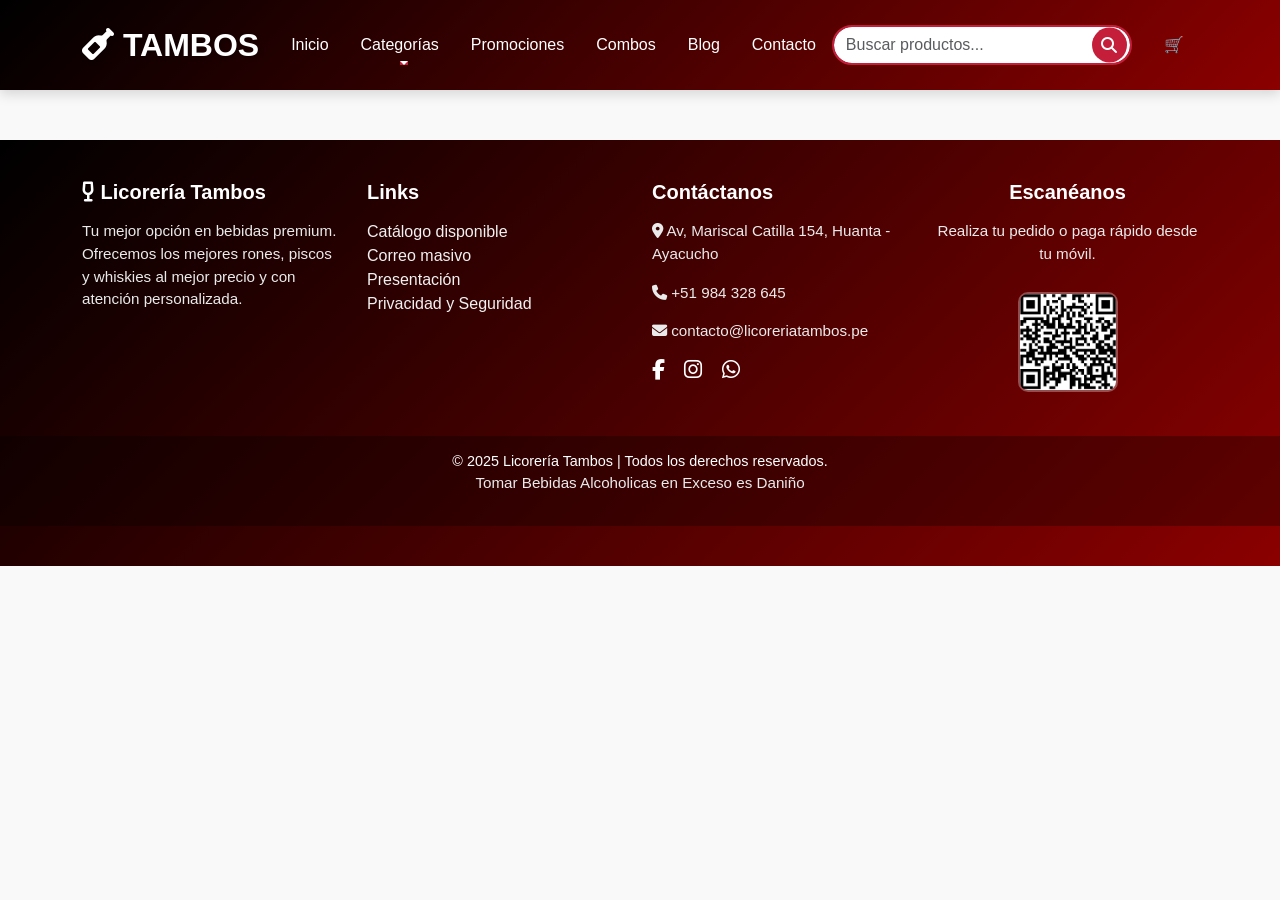
==== blog.html @ c432207e "." ====
<!DOCTYPE html>
<html lang="en">

<head>
  <meta charset="UTF-8">
  <meta name="viewport" content="width=device-width, initial-scale=1.0">
  <title>Blog</title>
  <link href="https://cdn.jsdelivr.net/npm/bootstrap@5.3.3/dist/css/bootstrap.min.css" rel="stylesheet">
  <link rel="stylesheet" href="https://cdnjs.cloudflare.com/ajax/libs/font-awesome/6.4.0/css/all.min.css">
  <link rel="stylesheet" href="styles.css">
</head>

<body>

  <!-- Navbar -->
  <nav class="navbar navbar-expand-lg navbar-dark sticky-top">
    <div class="container">
      <a class="navbar-brand" href="#">
        <i class="fas fa-wine-bottle"></i> TAMBOS
      </a>
      <button class="navbar-toggler" type="button" data-bs-toggle="collapse" data-bs-target="#navbarNav">
        <span class="navbar-toggler-icon"></span>
      </button>
      <div class="collapse navbar-collapse" id="navbarNav">
        <ul class="navbar-nav ms-auto align-items-center">
          <li class="nav-item"><a class="nav-link" href="index.html">Inicio</a></li>

          <!-- Dropdown Categorías -->
          <li class="nav-item dropdown">
            <a class="nav-link dropdown-toggle" href="#" id="categoriasDropdown" role="button" data-bs-toggle="dropdown"
              aria-expanded="false">
              Categorías
            </a>
            <ul class="dropdown-menu" aria-labelledby="categoriasDropdown">
              <li><a class="dropdown-item" href="ron.html">Ron</a></li>
              <li><a class="dropdown-item" href="pisco.html">Pisco</a></li>
              <li><a class="dropdown-item" href="whisky.html">Whisky</a></li>
            </ul>
          </li>

          <li class="nav-item"><a class="nav-link" href="promociones.html">Promociones</a></li>
          <li class="nav-item"><a class="nav-link" href="combos.html">Combos</a></li>
          <li class="nav-item"><a class="nav-link" href="blog.html">Blog</a></li>
          <li class="nav-item"><a class="nav-link" href="contacto.html">Contacto</a></li>

          <li class="nav-item">
            <div class="search-box d-none d-lg-block">
              <input type="text" class="form-control" placeholder="Buscar productos...">
              <button><i class="fas fa-search"></i></button>
            </div>
          </li>

          <li class="nav-item ms-3">
            <div class="cart-icon ">

              <a class="nav-link" href="carrito.html">🛒 <span id="contadorCarrito" class="badge bg-danger"></span></a>
            </div>
          </li>
        </ul>
      </div>
    </div>
  </nav>

  <footer>
    <div class="container">
      <div class="row text-center text-md-start">

        <!-- 🏪 Apartado 1: Información -->
        <div class="col-md-3 mb-4">
          <h5><i class="fas fa-wine-glass-alt"></i> Licorería Tambos</h5>
          <p>Tu mejor opción en bebidas premium. Ofrecemos los mejores rones, piscos y whiskies al mejor precio y con
            atención personalizada.</p>
        </div>

        <!-- 🔗 Apartado 2: Enlaces -->
        <div class="col-md-3 mb-4">
          <h5>Links</h5>
          <ul class="list-unstyled">
            <li><a href="https://heyzine.com/flip-book/011daf7652.html">Catálogo disponible</a></li>
            <li><a href="https://dashboard.mailerlite.com/preview/1856801/emails/169069249404339219">Correo masivo</a>
            </li>
            <li><a href="#">Presentación</a></li>
            <li><a href="#">Privacidad y Seguridad</a></li>
          </ul>
        </div>

        <!-- 📞 Apartado 3: Contacto -->
        <div class="col-md-3 mb-4">
          <h5>Contáctanos</h5>
          <p><i class="fas fa-map-marker-alt"></i> Av, Mariscal Catilla 154, Huanta - Ayacucho</p>
          <p><i class="fas fa-phone"></i> +51 984 328 645</p>
          <p><i class="fas fa-envelope"></i> contacto@licoreriatambos.pe</p>
          <div class="social-icons mt-3">
            <a href="https://www.facebook.com/licoreriatambos" target="_blank" aria-label="Facebook">
              <i class="fab fa-facebook-f"></i>
            </a>
            <a href="https://www.instagram.com/licoreriatambos" target="_blank" aria-label="Instagram">
              <i class="fab fa-instagram"></i>
            </a>
            <a href="https://wa.me/51999888777" target="_blank" aria-label="WhatsApp">
              <i class="fab fa-whatsapp"></i>
            </a>
          </div>
        </div>

        <!-- 🧾 Apartado 4: QR -->
        <div class="col-md-3 mb-4 text-center">
          <h5>Escanéanos</h5>
          <p>Realiza tu pedido o paga rápido desde tu móvil.</p>
          <img src="img/qr.jpg" alt="QR Tambos" class="qr-footer">
        </div>

      </div>
    </div>

    <div class="footer-bottom">
      &copy; 2025 Licorería Tambos | Todos los derechos reservados.
      <p>Tomar Bebidas Alcoholicas en Exceso es Daniño</p>
    </div>
  </footer>


</body>
<script src="https://cdn.jsdelivr.net/npm/bootstrap@5.3.3/dist/js/bootstrap.bundle.min.js"></script>

</html>
---- styles.css ----
:root {
      --color-primary: #8B0000;
      --color-secondary: #000000;
      --color-accent: #C41E3A;
      --color-light: #FFFFFF;
    }

    body {
      font-family: 'Segoe UI', Tahoma, Geneva, Verdana, sans-serif;
      color: var(--color-secondary);
      background-color: #f9f9f9;
    }

    /* Navbar */
    .navbar {
      background: linear-gradient(135deg, var(--color-secondary) 0%, var(--color-primary) 100%);
      box-shadow: 0 4px 12px rgba(0,0,0,0.15);
      padding: 1rem 0;
    }

    .navbar-brand {
      font-size: 2rem;
      font-weight: bold;
      color: var(--color-light) !important;
      text-shadow: 2px 2px 4px rgba(0,0,0,0.3);
      transition: transform 0.3s;
    }

    .navbar-brand:hover {
      transform: scale(1.05);
    }

    .nav-link {
      color: var(--color-light) !important;
      font-weight: 500;
      margin: 0 0.5rem;
      position: relative;
      transition: all 0.3s;
    }

    .nav-link:after {
      content: '';
      position: absolute;
      bottom: 0;
      left: 50%;
      width: 0;
      height: 2px;
      background: var(--color-accent);
      transition: all 0.3s;
      transform: translateX(-50%);
    }

    .nav-link:hover:after {
      width: 80%;
    }

    .dropdown-menu {
      background-color: var(--color-secondary);
      border: none;
      box-shadow: 0 4px 10px rgba(0,0,0,0.3);
    }

    .dropdown-item {
      color: var(--color-light);
      transition: background 0.3s;
    }

    .dropdown-item:hover {
      background-color: var(--color-accent);
      color: #fff;
    }

    .search-box {
      position: relative;
      width: 300px;
    }

    .search-box input {
      border-radius: 25px;
      padding-right: 45px;
      border: 2px solid var(--color-accent);
    }

    .search-box button {
      position: absolute;
      right: 5px;
      top: 50%;
      transform: translateY(-50%);
      background: var(--color-accent);
      border: none;
      border-radius: 50%;
      width: 35px;
      height: 35px;
      color: white;
    }

    /* Footer general */
footer {
  background: linear-gradient(135deg, var(--color-secondary) 0%, var(--color-primary) 100%);
  color: var(--color-light);
  padding: 40px 0;
  margin-top: 50px;
}

footer h5 {
  font-weight: bold;
  margin-bottom: 1rem;
}

footer p {
  color: #eaeaea;
  font-size: 0.95rem;
}

footer a {
  color: #f1f1f1;
  text-decoration: none;
  transition: color 0.3s;
}

footer a:hover {
  color: var(--color-accent);
}

/* Íconos redes */
.social-icons i {
  font-size: 1.3rem;
  margin-right: 15px;
  color: #fff;
  transition: color 0.3s, transform 0.3s;
  cursor: pointer;
}

.social-icons i:hover {
  color: var(--color-accent);
  transform: scale(1.2);
}

/* QR apartado */
.qr-footer {
  width: 100px;
  height: 100px;
  border-radius: 10px;
  border: 2px solid rgba(255,255,255,0.3);
  margin-top: 10px;
  transition: transform 0.3s ease, border-color 0.3s ease;
}

.qr-footer:hover {
  transform: scale(1.05);
  border-color: var(--color-accent);
}

/* Línea inferior */
.footer-bottom {
  background-color: rgba(0,0,0,0.3);
  text-align: center;
  padding: 15px 0;
  font-size: 0.9rem;
  margin-top: 20px;
}

/*Combos*/

    /* Hero Banner Combos */
    .combos-hero {
      background: linear-gradient(135deg, #8B0000 0%, #000000 50%, #8B0000 100%);
      color: white;
      padding: 80px 0;
      position: relative;
      overflow: hidden;
      margin-bottom: 60px;
    }

    .combos-hero::before {
      content: '🎉🍾🎁';
      position: absolute;
      font-size: 15rem;
      opacity: 0.05;
      top: -50px;
      right: -50px;
      animation: float 6s ease-in-out infinite;
    }

    @keyframes float {
      0%, 100% { transform: translateY(0px) rotate(0deg); }
      50% { transform: translateY(-20px) rotate(5deg); }
    }

    .combos-hero h1 {
      font-size: 3.5rem;
      font-weight: bold;
      margin-bottom: 20px;
      text-shadow: 3px 3px 6px rgba(0, 0, 0, 0.5);
      animation: slideInLeft 1s;
    }

    .combos-hero p {
      font-size: 1.4rem;
      margin-bottom: 30px;
      animation: slideInRight 1s;
    }

    @keyframes slideInLeft {
      from { opacity: 0; transform: translateX(-50px); }
      to { opacity: 1; transform: translateX(0); }
    }

    @keyframes slideInRight {
      from { opacity: 0; transform: translateX(50px); }
      to { opacity: 1; transform: translateX(0); }
    }

    /* Filtros de campaña */
    .campaign-filters {
      display: flex;
      justify-content: center;
      gap: 15px;
      margin-bottom: 50px;
      flex-wrap: wrap;
    }

    .filter-btn {
      background: white;
      border: 2px solid var(--color-primary);
      color: var(--color-primary);
      padding: 12px 30px;
      border-radius: 30px;
      font-weight: bold;
      cursor: pointer;
      transition: all 0.3s;
      box-shadow: 0 3px 10px rgba(0, 0, 0, 0.1);
    }

    .filter-btn:hover, .filter-btn.active {
      background: linear-gradient(135deg, var(--color-primary), var(--color-secondary));
      color: white;
      transform: translateY(-3px);
      box-shadow: 0 6px 20px rgba(139, 0, 0, 0.3);
    }

    .filter-btn i {
      margin-right: 8px;
    }

    /* Títulos de sección */
    .section-title {
      color: var(--color-primary);
      font-weight: bold;
      font-size: 2.5rem;
      text-align: center;
      margin: 50px 0 40px;
      position: relative;
      text-transform: uppercase;
      letter-spacing: 2px;
    }

    .section-title::before {
      content: '';
      position: absolute;
      left: 50%;
      bottom: -15px;
      transform: translateX(-50%);
      width: 150px;
      height: 4px;
      background: linear-gradient(90deg, transparent, var(--color-gold), transparent);
    }

    /* Tarjetas de Combo - Diseño Horizontal Premium */
    .combo-card {
      background: white;
      border-radius: 25px;
      overflow: hidden;
      box-shadow: 0 10px 30px rgba(0, 0, 0, 0.15);
      transition: all 0.4s cubic-bezier(0.175, 0.885, 0.32, 1.275);
      margin-bottom: 30px;
      position: relative;
      border: 3px solid transparent;
    }

    .combo-card:hover {
      transform: translateY(-10px);
      box-shadow: 0 20px 50px rgba(139, 0, 0, 0.3);
      border-color: var(--color-gold);
    }

    .combo-card-inner {
      display: flex;
      flex-direction: row;
      align-items: stretch;
    }

    .combo-image-section {
      flex: 0 0 40%;
      position: relative;
      overflow: hidden;
      background: linear-gradient(135deg, #f5f5f5, #e0e0e0);
    }

    .combo-card img {
      width: 100%;
      height: 100%;
      object-fit: cover;
      transition: transform 0.5s ease;
    }

    .combo-card:hover img {
      transform: scale(1.2) rotate(3deg);
    }

    .combo-badge {
      position: absolute;
      top: 20px;
      left: 20px;
      background: linear-gradient(135deg, var(--color-gold), #FFA500);
      color: var(--color-dark);
      padding: 10px 20px;
      border-radius: 25px;
      font-weight: bold;
      font-size: 0.9rem;
      z-index: 2;
      box-shadow: 0 4px 15px rgba(0, 0, 0, 0.3);
      animation: wiggle 2s infinite;
    }

    @keyframes wiggle {
      0%, 100% { transform: rotate(0deg); }
      25% { transform: rotate(-5deg); }
      75% { transform: rotate(5deg); }
    }

    .campaign-tag {
      position: absolute;
      top: 20px;
      right: 20px;
      padding: 8px 16px;
      border-radius: 20px;
      font-size: 0.85rem;
      font-weight: bold;
      z-index: 2;
      box-shadow: 0 3px 10px rgba(0, 0, 0, 0.3);
      animation: pulse 2s infinite;
    }

    .tag-navidad {
      background: linear-gradient(135deg, #c41e3a, #165b33);
      color: white;
    }

    .tag-aniversario {
      background: linear-gradient(135deg, #FFD700, #FFA500);
      color: var(--color-dark);
    }

    .tag-verano {
      background: linear-gradient(135deg, #00BFFF, #1E90FF);
      color: white;
    }

    .tag-san-valentin {
      background: linear-gradient(135deg, #FF1493, #FF69B4);
      color: white;
    }

    .combo-content-section {
      flex: 1;
      padding: 30px;
      display: flex;
      flex-direction: column;
      justify-content: space-between;
    }

    .combo-header h3 {
      color: var(--color-dark);
      font-size: 1.8rem;
      font-weight: bold;
      margin-bottom: 15px;
    }

    .combo-description {
      color: #666;
      font-size: 1rem;
      margin-bottom: 20px;
      line-height: 1.6;
    }

    .combo-items {
      background: linear-gradient(135deg, #f8f9fa, #e9ecef);
      border-radius: 15px;
      padding: 20px;
      margin-bottom: 20px;
    }

    .combo-items h6 {
      color: var(--color-primary);
      font-weight: bold;
      margin-bottom: 15px;
      font-size: 1rem;
      text-align: center;
    }

    .producto-mini-card {
      background: white;
      border-radius: 10px;
      overflow: hidden;
      box-shadow: 0 2px 8px rgba(0, 0, 0, 0.1);
      transition: all 0.3s;
      margin-bottom: 10px;
    }

    .producto-mini-card:hover {
      transform: translateY(-3px);
      box-shadow: 0 4px 12px rgba(139, 0, 0, 0.2);
    }

    .producto-mini-card img {
      width: 100%;
      aspect-ratio: 1 / 1;
      object-fit: cover;
    }

    .producto-mini-info {
      padding: 10px;
    }

    .producto-mini-info h6 {
      color: var(--color-dark);
      font-size: 0.85rem;
      font-weight: bold;
      margin-bottom: 5px;
      min-height: 40px;
      display: -webkit-box;
      -webkit-line-clamp: 2;
      -webkit-box-orient: vertical;
      overflow: hidden;
      text-align: left;
    }

    .producto-mini-info p {
      color: #666;
      font-size: 0.75rem;
      margin-bottom: 8px;
      min-height: 36px;
      display: -webkit-box;
      -webkit-line-clamp: 2;
      -webkit-box-orient: vertical;
      overflow: hidden;
      line-height: 1.3;
    }

    .precio-mini {
      color: var(--color-secondary);
      font-weight: bold;
      font-size: 0.9rem;
      display: block;
      text-align: center;
      background: linear-gradient(135deg, #fff5f5, #ffe5e5);
      padding: 5px;
      border-radius: 5px;
    }

    .combo-footer {
      display: flex;
      justify-content: space-between;
      align-items: center;
      gap: 20px;
    }

    .combo-pricing {
      flex: 1;
    }

    .combo-price-old {
      color: #999;
      text-decoration: line-through;
      font-size: 1rem;
      display: block;
    }

    .combo-price {
      color: var(--color-secondary);
      font-size: 2.2rem;
      font-weight: bold;
      display: block;
    }

    .combo-savings {
      color: #28a745;
      font-size: 0.9rem;
      font-weight: bold;
      display: block;
      margin-top: 5px;
    }

    .btn-combo {
      background: linear-gradient(135deg, var(--color-secondary), var(--color-primary));
      border: none;
      color: white;
      font-weight: bold;
      border-radius: 30px;
      padding: 15px 40px;
      font-size: 1rem;
      transition: all 0.3s;
      position: relative;
      overflow: hidden;
      box-shadow: 0 5px 15px rgba(139, 0, 0, 0.3);
    }

    .btn-combo::before {
      content: '';
      position: absolute;
      top: 50%;
      left: 50%;
      width: 0;
      height: 0;
      border-radius: 50%;
      background: rgba(255, 255, 255, 0.3);
      transform: translate(-50%, -50%);
      transition: width 0.6s, height 0.6s;
    }

    .btn-combo:hover::before {
      width: 400px;
      height: 400px;
    }

    .btn-combo:hover {
      transform: translateY(-3px);
      box-shadow: 0 10px 25px rgba(139, 0, 0, 0.5);
    }

    .btn-combo i {
      margin-right: 10px;
    }



    /* Responsive */
    @media (max-width: 992px) {
      .combo-card-inner {
        flex-direction: column;
      }

      .combo-image-section {
        flex: 0 0 300px;
      }

      .combos-hero h1 {
        font-size: 2.5rem;
      }

      .combo-footer {
        flex-direction: column;
        gap: 15px;
      }

      .btn-combo {
        width: 100%;
      }
    }

    /* Animación de entrada */
    @keyframes fadeInUp {
      from {
        opacity: 0;
        transform: translateY(30px);
      }
      to {
        opacity: 1;
        transform: translateY(0);
      }
    }

    .combo-card {
      animation: fadeInUp 0.6s ease-out;
    }
   /*Delibery*/
     .delivery-banner {
    background: #f8f8f8;
    padding: 60px 20px;
    border-radius: 10px;
    margin: 60px auto;
    box-shadow: 0 5px 20px rgba(0, 0, 0, 0.05);
  }

  .delivery-banner h2 {
    font-weight: 700;
    font-size: 2.2rem;
    color: #111;
  }

  .delivery-banner h2 span {
    color: #C41E3A;
  }

  .delivery-banner h2 em {
    font-family: 'Pacifico', cursive;
    font-style: normal;
    color: #000;
  }

  .delivery-banner p {
    color: #333;
    font-size: 1.1rem;
    margin-top: 10px;
  }

  .delivery-icons .icono {
    width: 50px;
    height: 50px;
    margin: 0 10px;
    filter: hue-rotate(25deg) saturate(1.2);
  }

  .delivery-image .moto {
    width: 160px;
    animation: moverMoto 2.5s infinite ease-in-out;
  }

  @keyframes moverMoto {
    0%, 100% {
      transform: translateX(0);
    }

    50% {
      transform: translateX(10px);
    }
  }

  @media (max-width: 768px) {
    .delivery-banner {
      text-align: center;
    }

    .delivery-image {
      margin-top: 20px;
    }
  }

  /*Productos destacado*/
  .productos-destacados {
    background-color: #faf7f7;
  }

  .ver-todo {
    text-decoration: none;
    color: #b30021;
    font-weight: 500;
    border: 1px solid #b30021;
    padding: 6px 15px;
    border-radius: 25px;
    transition: 0.3s;
  }

  .ver-todo:hover {
    background-color: #b30021;
    color: #fff;
  }

  .producto-card {
    border: none;
    border-radius: 15px;
    transition: transform 0.3s ease, box-shadow 0.3s ease;
    overflow: hidden;
  }

  .producto-card:hover {
    transform: translateY(-5px);
    box-shadow: 0 6px 20px rgba(0,0,0,0.1);
  }

  .producto-card img {
    height: 220px;
    object-fit: contain;
    background-color: #fff;
  }

  .producto-card .nombre {
    font-weight: 600;
    margin-bottom: 5px;
  }

  .producto-card .detalle {
    color: #777;
    font-size: 0.9rem;
  }

  .producto-card .precio {
    font-weight: bold;
    color: #B30021;
    margin-top: 5px;
  }

  .carousel-control-prev-icon,
  .carousel-control-next-icon {
    background-color: #b30021;
    border-radius: 50%;
    padding: 10px;
  }
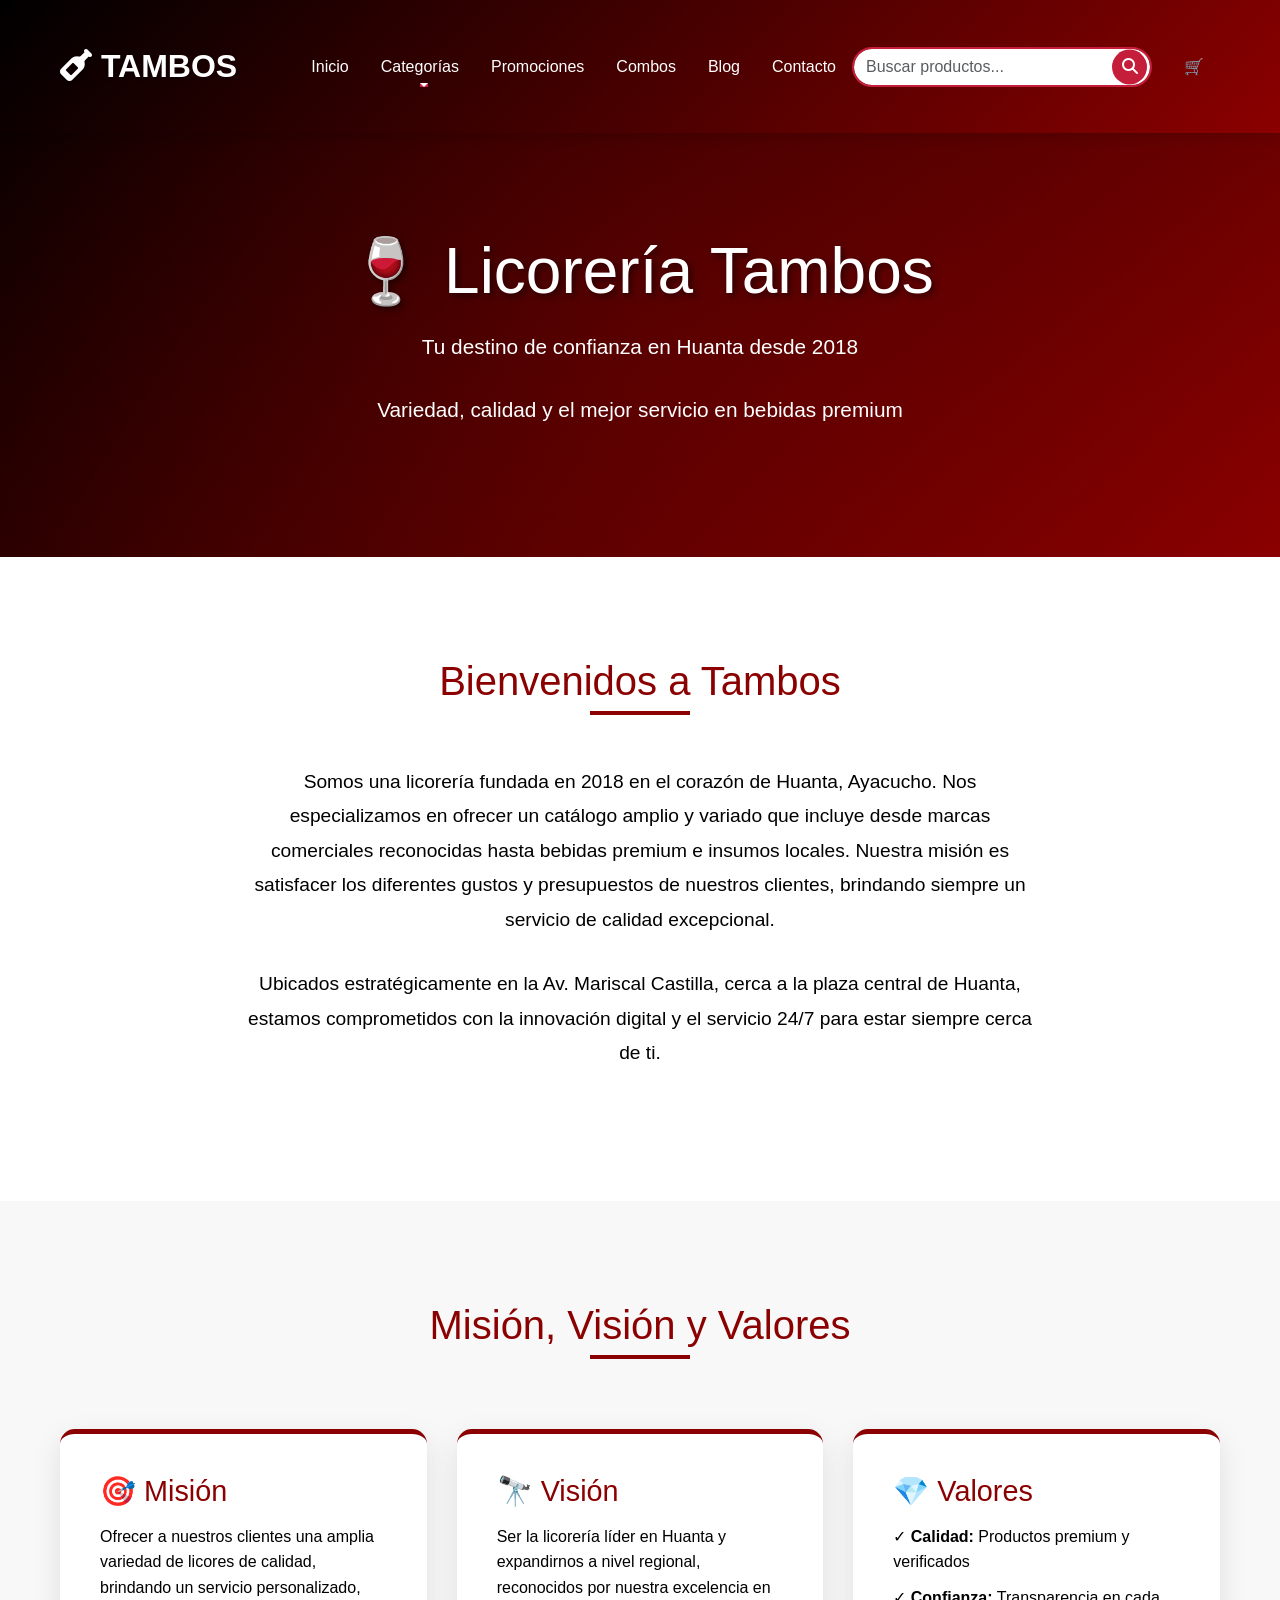
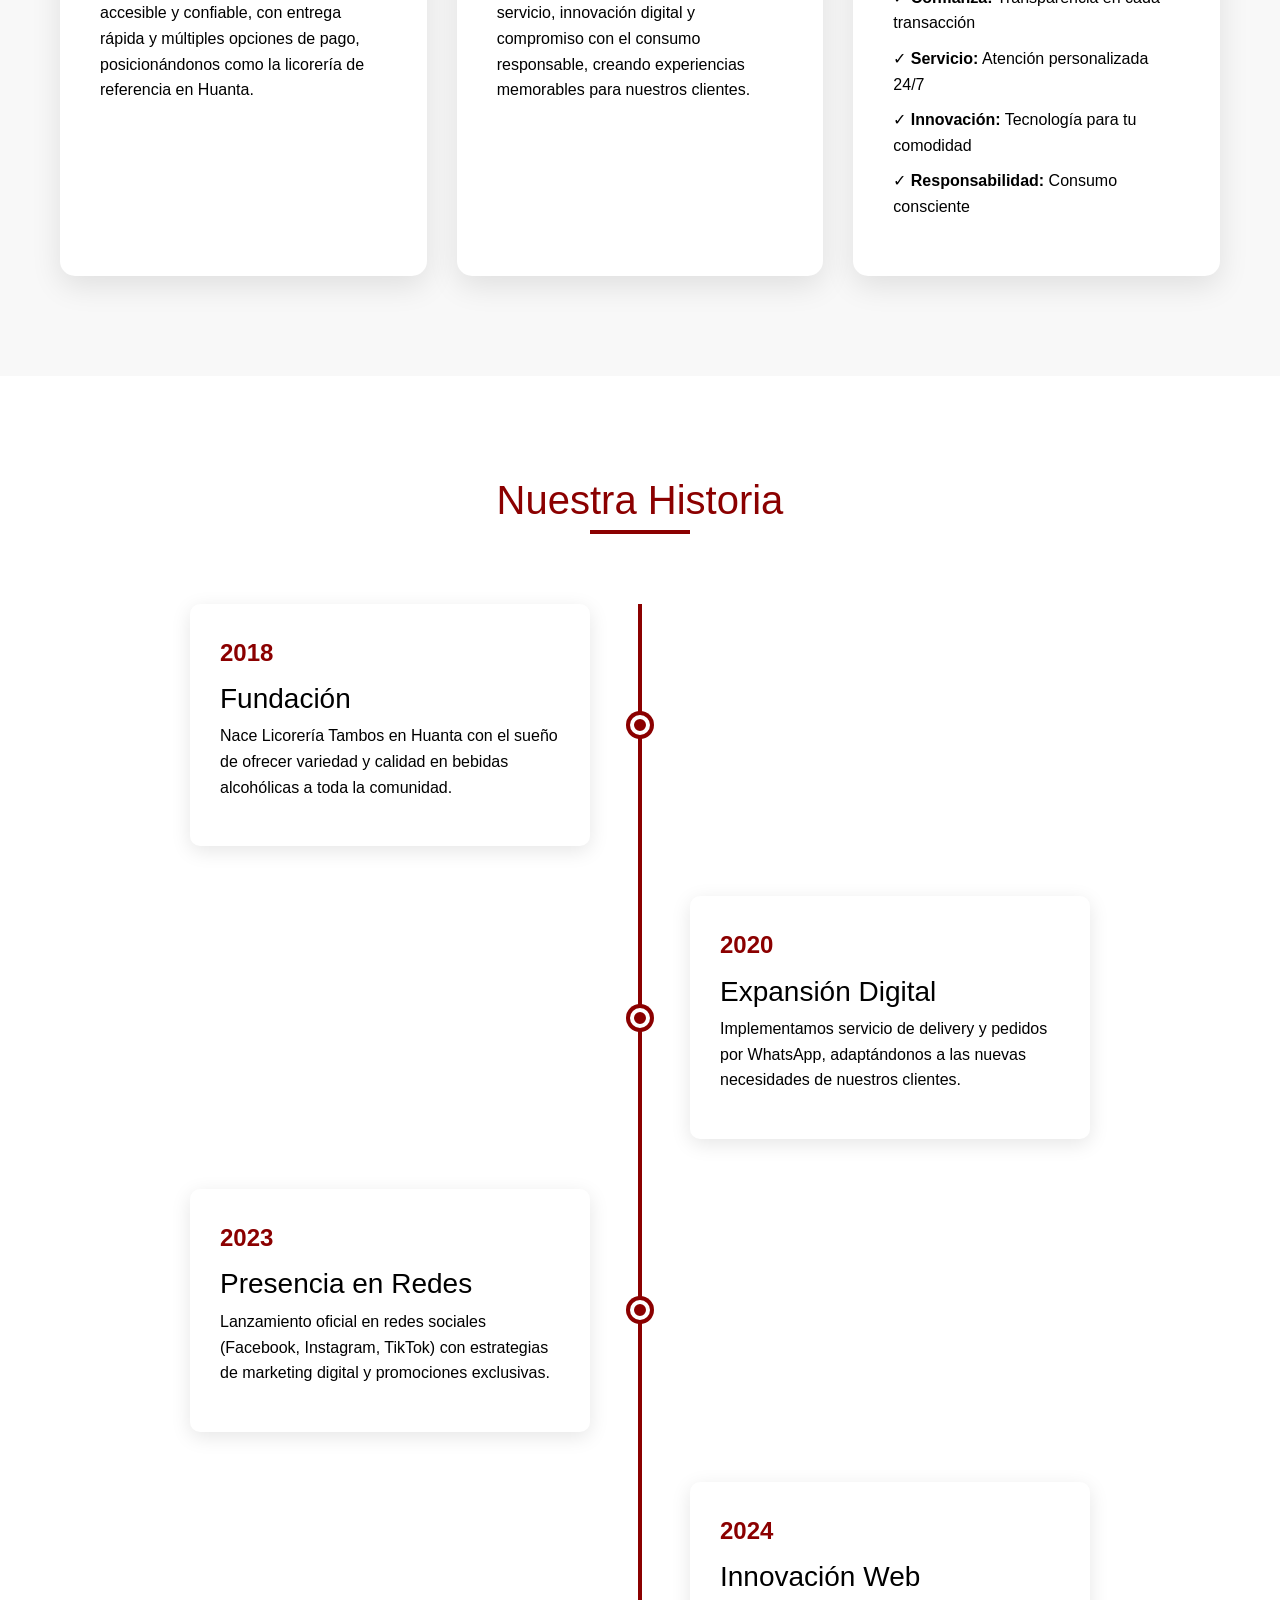
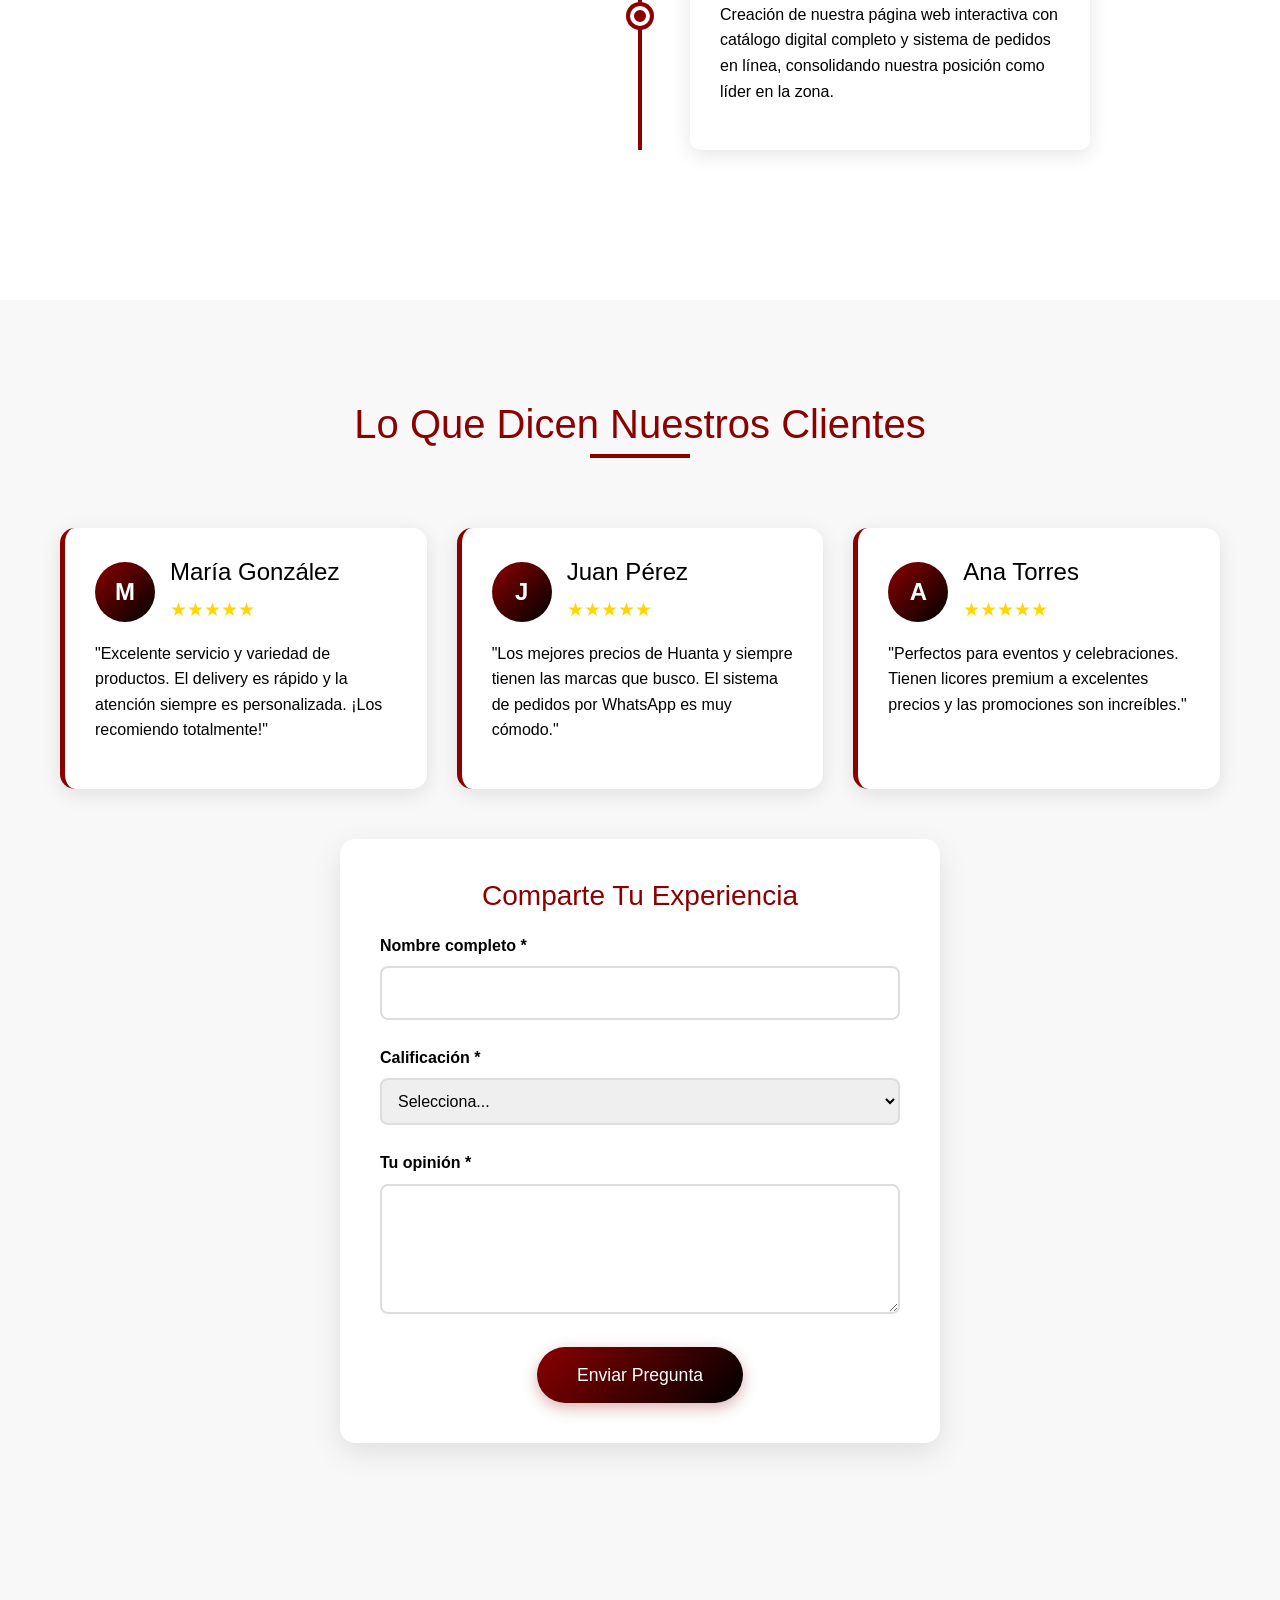
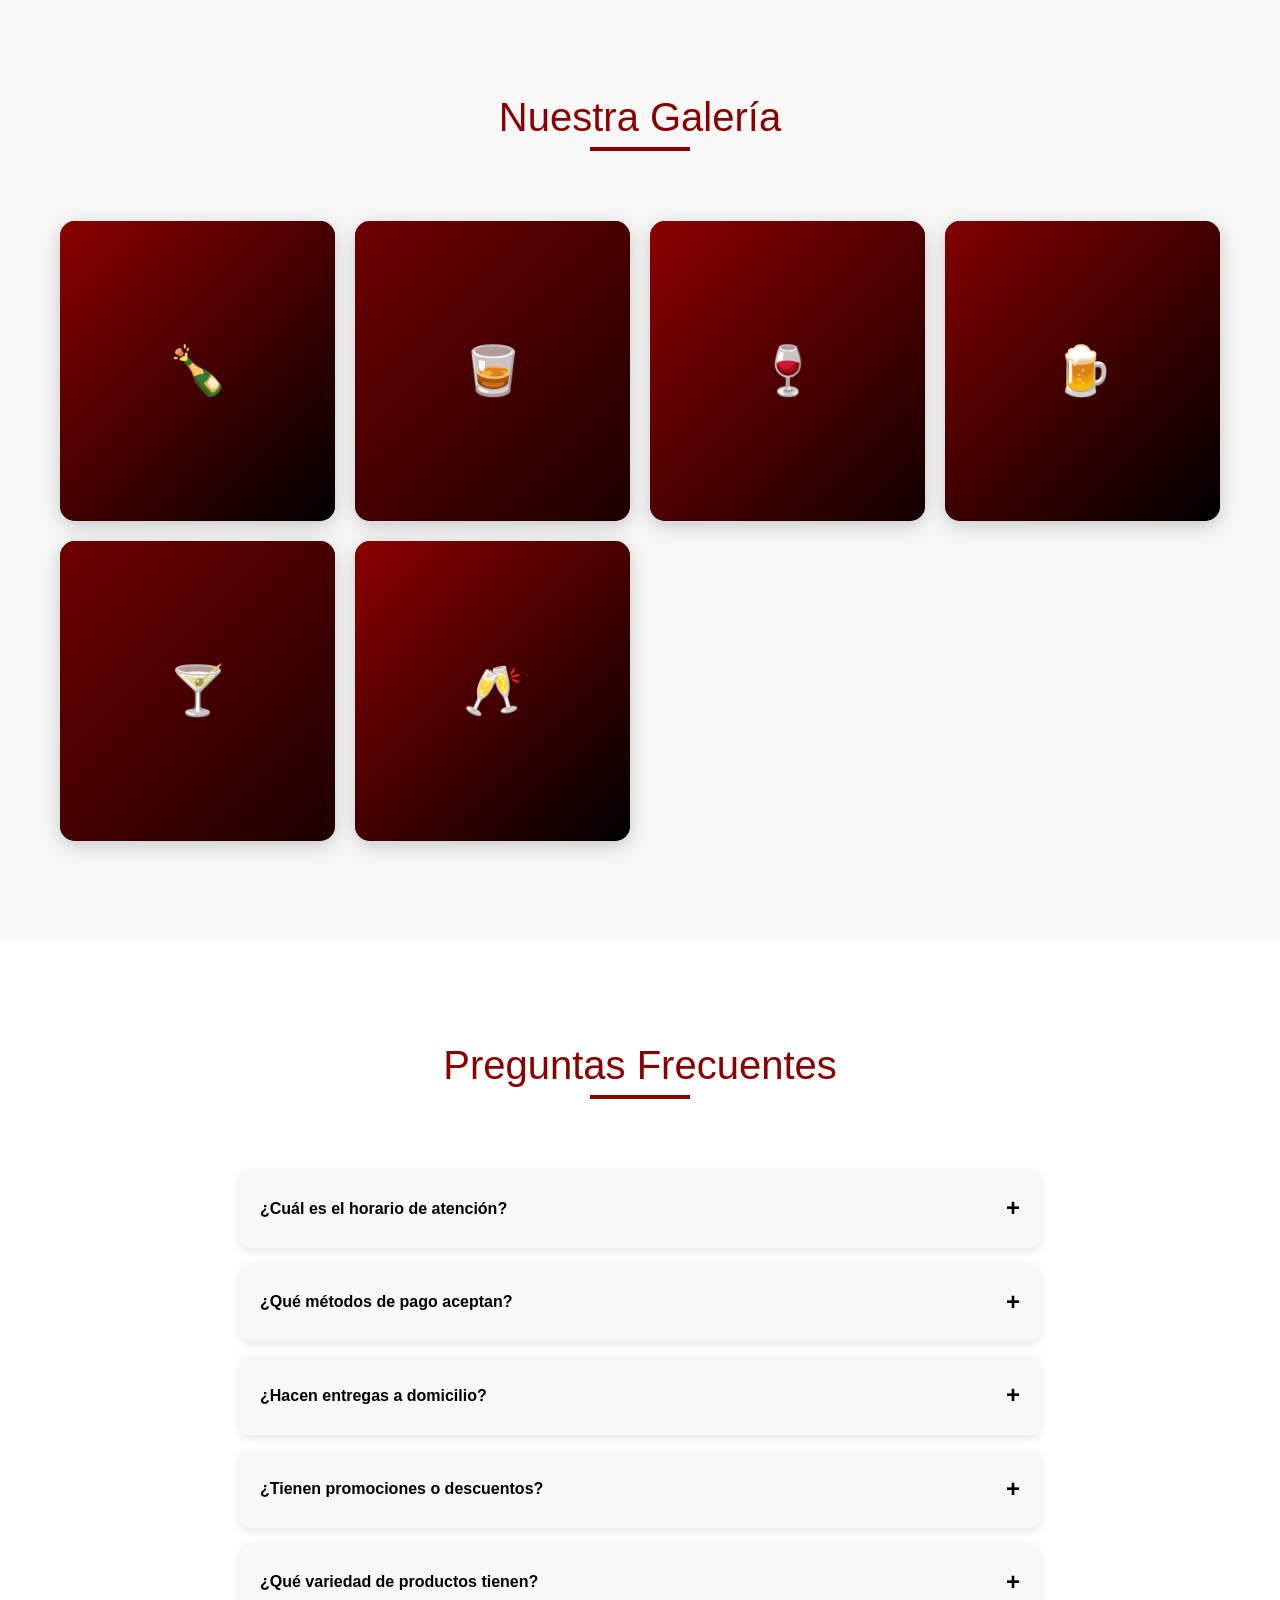
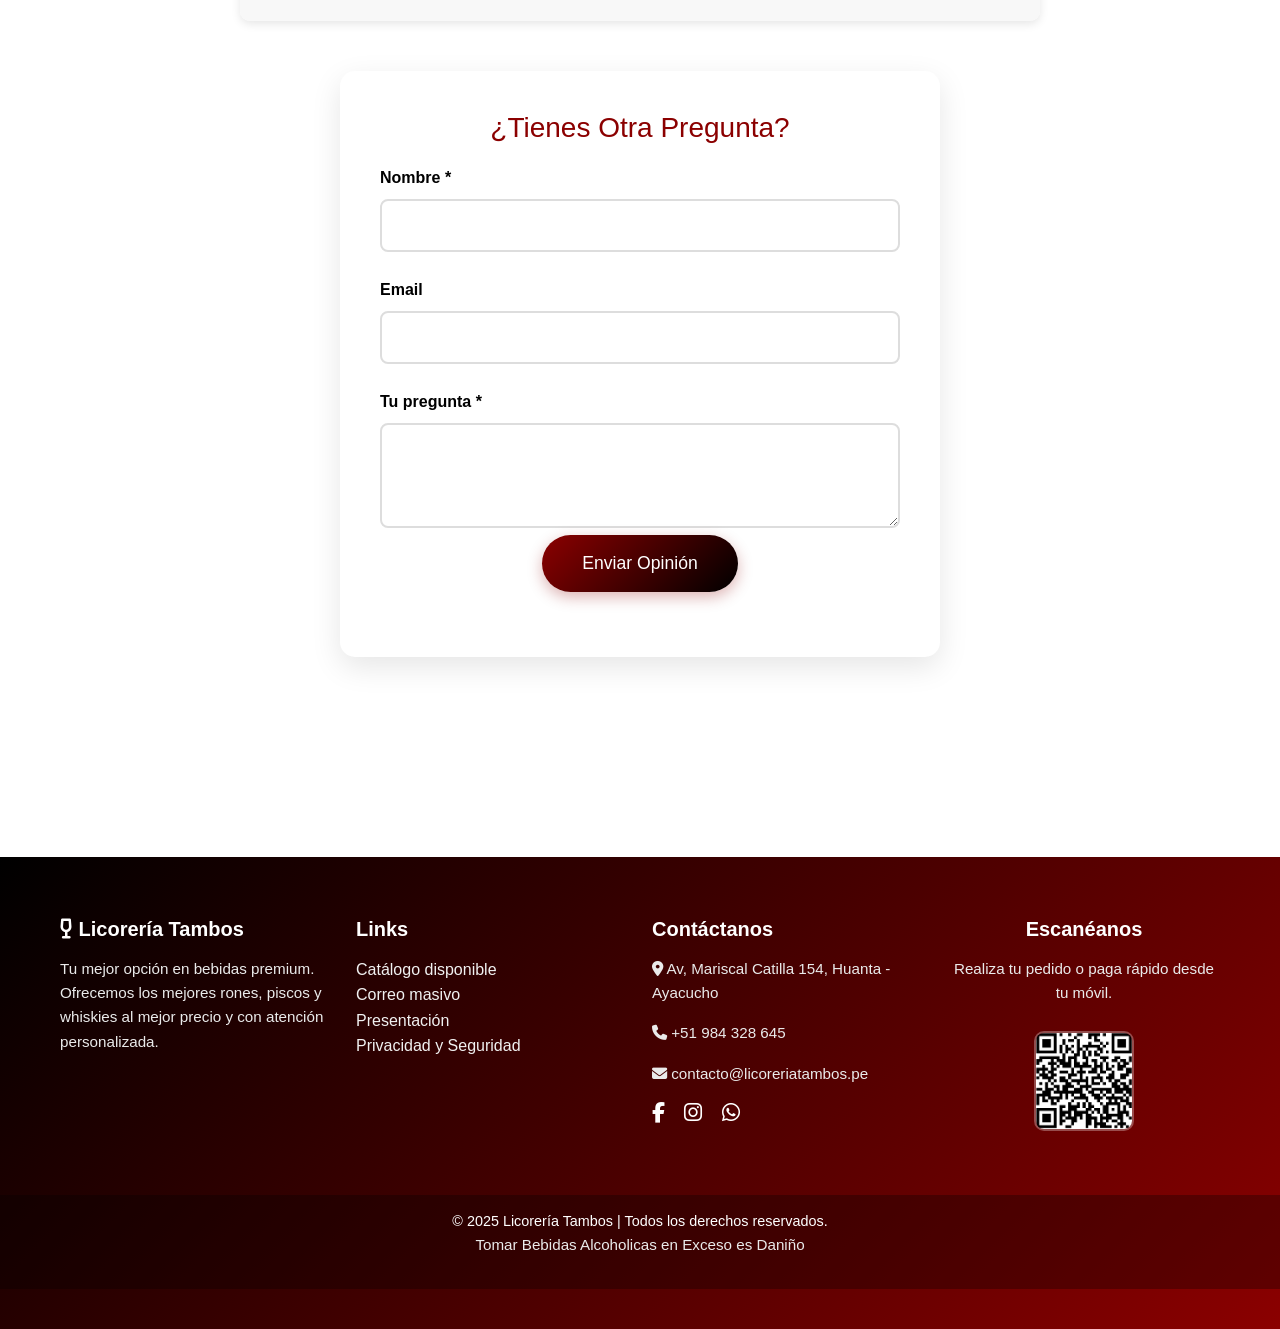
==== commit f7230b9b: "17-11-25" ====
--- a/blog.html
+++ b/blog.html
@@ -59,7 +59,1120 @@
         </ul>
       </div>
     </div>
+    
   </nav>
+  <!DOCTYPE html>
+<html lang="es">
+<head>
+    <meta charset="UTF-8">
+    <meta name="viewport" content="width=device-width, initial-scale=1.0">
+    <title>Licorería Tambos - Huanta</title>
+    <style>
+        * {
+            margin: 0;
+            padding: 0;
+            box-sizing: border-box;
+        }
+
+        body {
+            font-family: 'Segoe UI', Tahoma, Geneva, Verdana, sans-serif;
+            background: #ffffff;
+            color: #000;
+            line-height: 1.6;
+            overflow-x: hidden;
+        }
+
+        .container {
+            max-width: 1200px;
+            margin: 0 auto;
+            padding: 20px;
+        }
+
+        /* Hero Section */
+        .hero {
+            background: linear-gradient(135deg, #000 0%, #8B0000 100%);
+            color: white;
+            text-align: center;
+            padding: 100px 20px;
+            position: relative;
+            overflow: hidden;
+        }
+
+        .hero::before {
+            content: '';
+            position: absolute;
+            top: -50%;
+            left: -50%;
+            width: 200%;
+            height: 200%;
+            background: radial-gradient(circle, rgba(139,0,0,0.3) 0%, transparent 70%);
+            animation: pulse 8s ease-in-out infinite;
+        }
+
+        @keyframes pulse {
+            0%, 100% { transform: scale(1); }
+            50% { transform: scale(1.1); }
+        }
+
+        .hero-content {
+            position: relative;
+            z-index: 1;
+        }
+
+        .hero h1 {
+            font-size: 4em;
+            margin-bottom: 20px;
+            text-shadow: 3px 3px 6px rgba(0,0,0,0.5);
+            animation: fadeInDown 1s ease;
+        }
+
+        .hero p {
+            font-size: 1.3em;
+            margin-bottom: 30px;
+            animation: fadeInUp 1s ease 0.3s both;
+        }
+
+        @keyframes fadeInDown {
+            from {
+                opacity: 0;
+                transform: translateY(-30px);
+            }
+            to {
+                opacity: 1;
+                transform: translateY(0);
+            }
+        }
+
+        @keyframes fadeInUp {
+            from {
+                opacity: 0;
+                transform: translateY(30px);
+            }
+            to {
+                opacity: 1;
+                transform: translateY(0);
+            }
+        }
+
+        /* Sections */
+        section {
+            padding: 80px 20px;
+            animation: fadeIn 1s ease;
+        }
+
+        @keyframes fadeIn {
+            from { opacity: 0; }
+            to { opacity: 1; }
+        }
+
+        section:nth-child(even) {
+            background: #f8f8f8;
+        }
+
+        h2 {
+            font-size: 2.5em;
+            margin-bottom: 30px;
+            text-align: center;
+            color: #8B0000;
+            position: relative;
+            display: inline-block;
+            width: 100%;
+        }
+
+        h2::after {
+            content: '';
+            position: absolute;
+            bottom: -10px;
+            left: 50%;
+            transform: translateX(-50%);
+            width: 100px;
+            height: 4px;
+            background: #8B0000;
+        }
+
+        /* MVV Cards */
+        .mvv-container {
+            display: grid;
+            grid-template-columns: repeat(auto-fit, minmax(300px, 1fr));
+            gap: 30px;
+            margin-top: 50px;
+        }
+
+        .mvv-card {
+            background: white;
+            padding: 40px;
+            border-radius: 15px;
+            box-shadow: 0 10px 30px rgba(0,0,0,0.1);
+            transition: all 0.4s ease;
+            border-top: 5px solid #8B0000;
+            position: relative;
+            overflow: hidden;
+        }
+
+        .mvv-card::before {
+            content: '';
+            position: absolute;
+            top: 0;
+            left: -100%;
+            width: 100%;
+            height: 100%;
+            background: linear-gradient(90deg, transparent, rgba(139,0,0,0.1), transparent);
+            transition: left 0.5s ease;
+        }
+
+        .mvv-card:hover::before {
+            left: 100%;
+        }
+
+        .mvv-card:hover {
+            transform: translateY(-10px);
+            box-shadow: 0 15px 40px rgba(139,0,0,0.3);
+        }
+
+        .mvv-card h3 {
+            color: #8B0000;
+            font-size: 1.8em;
+            margin-bottom: 15px;
+        }
+
+        /* Timeline */
+        .timeline {
+            position: relative;
+            max-width: 900px;
+            margin: 50px auto;
+        }
+
+        .timeline::before {
+            content: '';
+            position: absolute;
+            top: 0;
+            left: 50%;
+            transform: translateX(-50%);
+            width: 4px;
+            height: 100%;
+            background: #8B0000;
+        }
+
+        .timeline-item {
+            position: relative;
+            margin-bottom: 50px;
+            width: 50%;
+            opacity: 0;
+            animation: slideIn 0.6s ease forwards;
+        }
+
+        .timeline-item:nth-child(odd) {
+            left: 0;
+            padding-right: 50px;
+        }
+
+        .timeline-item:nth-child(even) {
+            left: 50%;
+            padding-left: 50px;
+        }
+
+        @keyframes slideIn {
+            to {
+                opacity: 1;
+            }
+        }
+
+        .timeline-item:nth-child(1) { animation-delay: 0.2s; }
+        .timeline-item:nth-child(2) { animation-delay: 0.4s; }
+        .timeline-item:nth-child(3) { animation-delay: 0.6s; }
+        .timeline-item:nth-child(4) { animation-delay: 0.8s; }
+
+        .timeline-content {
+            background: white;
+            padding: 30px;
+            border-radius: 10px;
+            box-shadow: 0 5px 20px rgba(0,0,0,0.1);
+            position: relative;
+            transition: all 0.3s ease;
+        }
+
+        .timeline-content:hover {
+            transform: scale(1.05);
+            box-shadow: 0 8px 30px rgba(139,0,0,0.3);
+        }
+
+        .timeline-content::before {
+            content: '';
+            position: absolute;
+            top: 50%;
+            width: 20px;
+            height: 20px;
+            background: #8B0000;
+            border-radius: 50%;
+            transform: translateY(-50%);
+            border: 4px solid white;
+            box-shadow: 0 0 0 4px #8B0000;
+        }
+
+        .timeline-item:nth-child(odd) .timeline-content::before {
+            right: -60px;
+        }
+
+        .timeline-item:nth-child(even) .timeline-content::before {
+            left: -60px;
+        }
+
+        .timeline-year {
+            color: #8B0000;
+            font-size: 1.5em;
+            font-weight: bold;
+            margin-bottom: 10px;
+        }
+
+        /* Testimonials */
+        .testimonials-grid {
+            display: grid;
+            grid-template-columns: repeat(auto-fit, minmax(300px, 1fr));
+            gap: 30px;
+            margin-top: 50px;
+        }
+
+        .testimonial-card {
+            background: white;
+            padding: 30px;
+            border-radius: 15px;
+            box-shadow: 0 5px 20px rgba(0,0,0,0.1);
+            transition: all 0.3s ease;
+            border-left: 5px solid #8B0000;
+            opacity: 0;
+            animation: fadeInUp 0.6s ease forwards;
+        }
+
+        .testimonial-card:nth-child(1) { animation-delay: 0.1s; }
+        .testimonial-card:nth-child(2) { animation-delay: 0.2s; }
+        .testimonial-card:nth-child(3) { animation-delay: 0.3s; }
+
+        .testimonial-card:hover {
+            transform: translateY(-5px);
+            box-shadow: 0 10px 30px rgba(139,0,0,0.2);
+        }
+
+        .testimonial-header {
+            display: flex;
+            align-items: center;
+            margin-bottom: 15px;
+        }
+
+        .testimonial-avatar {
+            width: 60px;
+            height: 60px;
+            border-radius: 50%;
+            background: linear-gradient(135deg, #8B0000, #000);
+            display: flex;
+            align-items: center;
+            justify-content: center;
+            color: white;
+            font-size: 1.5em;
+            font-weight: bold;
+            margin-right: 15px;
+        }
+
+        .stars {
+            color: #FFD700;
+            font-size: 1.2em;
+        }
+
+        /* Forms */
+        .form-container {
+            max-width: 600px;
+            margin: 50px auto;
+            background: white;
+            padding: 40px;
+            border-radius: 15px;
+            box-shadow: 0 10px 30px rgba(0,0,0,0.1);
+        }
+
+        .form-group {
+            margin-bottom: 25px;
+        }
+
+        .form-group label {
+            display: block;
+            margin-bottom: 8px;
+            color: #000;
+            font-weight: 600;
+        }
+
+        .form-group input,
+        .form-group textarea,
+        .form-group select {
+            width: 100%;
+            padding: 12px;
+            border: 2px solid #ddd;
+            border-radius: 8px;
+            font-size: 1em;
+            transition: all 0.3s ease;
+        }
+
+        .form-group input:focus,
+        .form-group textarea:focus,
+        .form-group select:focus {
+            outline: none;
+            border-color: #8B0000;
+            box-shadow: 0 0 0 3px rgba(139,0,0,0.1);
+        }
+
+        .btn {
+            background: linear-gradient(135deg, #8B0000, #000);
+            color: white;
+            padding: 15px 40px;
+            border: none;
+            border-radius: 30px;
+            font-size: 1.1em;
+            cursor: pointer;
+            transition: all 0.3s ease;
+            box-shadow: 0 5px 15px rgba(139,0,0,0.3);
+        }
+
+        .btn:hover {
+            transform: translateY(-3px);
+            box-shadow: 0 8px 25px rgba(139,0,0,0.4);
+        }
+
+        .btn:active {
+            transform: translateY(-1px);
+        }
+
+        /* FAQ */
+        .faq-container {
+            max-width: 800px;
+            margin: 50px auto;
+        }
+
+        .faq-item {
+            background: white;
+            margin-bottom: 15px;
+            border-radius: 10px;
+            overflow: hidden;
+            box-shadow: 0 3px 10px rgba(0,0,0,0.1);
+            transition: all 0.3s ease;
+        }
+
+        .faq-item:hover {
+            box-shadow: 0 5px 20px rgba(139,0,0,0.2);
+        }
+
+        .faq-question {
+            padding: 20px;
+            background: #f8f8f8;
+            cursor: pointer;
+            display: flex;
+            justify-content: space-between;
+            align-items: center;
+            font-weight: 600;
+            color: #000;
+            transition: all 0.3s ease;
+        }
+
+        .faq-question:hover {
+            background: #8B0000;
+            color: white;
+        }
+
+        .faq-question.active {
+            background: #8B0000;
+            color: white;
+        }
+
+        .faq-icon {
+            font-size: 1.5em;
+            transition: transform 0.3s ease;
+        }
+
+        .faq-question.active .faq-icon {
+            transform: rotate(45deg);
+        }
+
+        .faq-answer {
+            max-height: 0;
+            overflow: hidden;
+            transition: max-height 0.3s ease;
+            padding: 0 20px;
+        }
+
+        .faq-answer.active {
+            max-height: 300px;
+            padding: 20px;
+        }
+
+        /* Gallery */
+        .gallery {
+            display: grid;
+            grid-template-columns: repeat(auto-fit, minmax(250px, 1fr));
+            gap: 20px;
+            margin-top: 50px;
+        }
+
+        .gallery-item {
+            position: relative;
+            height: 300px;
+            border-radius: 15px;
+            overflow: hidden;
+            cursor: pointer;
+            box-shadow: 0 5px 20px rgba(0,0,0,0.2);
+            transition: all 0.4s ease;
+        }
+
+        .gallery-item:hover {
+            transform: scale(1.05) rotate(2deg);
+            box-shadow: 0 10px 40px rgba(139,0,0,0.4);
+        }
+
+        .gallery-item::before {
+            content: '';
+            position: absolute;
+            top: 0;
+            left: 0;
+            width: 100%;
+            height: 100%;
+            background: linear-gradient(135deg, rgba(139,0,0,0.8), rgba(0,0,0,0.8));
+            z-index: 1;
+            transition: opacity 0.4s ease;
+        }
+
+        .gallery-item:hover::before {
+            opacity: 0;
+        }
+
+        .gallery-placeholder {
+            width: 100%;
+            height: 100%;
+            display: flex;
+            align-items: center;
+            justify-content: center;
+            font-size: 3em;
+            color: white;
+            position: relative;
+            z-index: 2;
+        }
+
+        /* Modal */
+        .modal {
+            display: none;
+            position: fixed;
+            z-index: 1000;
+            left: 0;
+            top: 0;
+            width: 100%;
+            height: 100%;
+            background: rgba(0,0,0,0.95);
+            animation: fadeIn 0.3s ease;
+        }
+
+        .modal-content {
+            position: relative;
+            margin: 5% auto;
+            max-width: 90%;
+            max-height: 90%;
+        }
+
+        .close-modal {
+            position: absolute;
+            top: 20px;
+            right: 40px;
+            color: white;
+            font-size: 40px;
+            font-weight: bold;
+            cursor: pointer;
+            transition: all 0.3s ease;
+        }
+
+        .close-modal:hover {
+            color: #8B0000;
+            transform: scale(1.2);
+        }
+
+        /* Success Message */
+        .success-message {
+            background: #4CAF50;
+            color: white;
+            padding: 15px;
+            border-radius: 8px;
+            margin-top: 15px;
+            display: none;
+            animation: slideInDown 0.5s ease;
+        }
+
+        @keyframes slideInDown {
+            from {
+                transform: translateY(-100%);
+                opacity: 0;
+            }
+            to {
+                transform: translateY(0);
+                opacity: 1;
+            }
+        }
+
+        /* Responsive */
+        @media (max-width: 768px) {
+            .hero h1 {
+                font-size: 2.5em;
+            }
+
+            .timeline::before {
+                left: 30px;
+            }
+
+            .timeline-item {
+                width: 100%;
+                left: 0 !important;
+                padding-left: 80px !important;
+                padding-right: 0 !important;
+            }
+
+            .timeline-item:nth-child(odd) .timeline-content::before,
+            .timeline-item:nth-child(even) .timeline-content::before {
+                left: -60px;
+            }
+        }
+
+        .scroll-indicator {
+            position: fixed;
+            bottom: 30px;
+            right: 30px;
+            width: 50px;
+            height: 50px;
+            background: linear-gradient(135deg, #8B0000, #000);
+            color: white;
+            border-radius: 50%;
+            display: flex;
+            align-items: center;
+            justify-content: center;
+            cursor: pointer;
+            opacity: 0;
+            transition: all 0.3s ease;
+            box-shadow: 0 5px 20px rgba(139,0,0,0.4);
+            z-index: 100;
+        }
+
+        .scroll-indicator.visible {
+            opacity: 1;
+        }
+
+        .scroll-indicator:hover {
+            transform: translateY(-5px);
+            box-shadow: 0 8px 30px rgba(139,0,0,0.6);
+        }
+    </style>
+</head>
+<body>
+    <!-- Hero Section -->
+    <div class="hero">
+        <div class="hero-content">
+            <h1>🍷 Licorería Tambos</h1>
+            <p>Tu destino de confianza en Huanta desde 2018</p>
+            <p>Variedad, calidad y el mejor servicio en bebidas premium</p>
+        </div>
+    </div>
+
+    <!-- Presentación -->
+    <section>
+        <div class="container">
+            <h2>Bienvenidos a Tambos</h2>
+            <p style="text-align: center; font-size: 1.2em; max-width: 800px; margin: 30px auto; line-height: 1.8;">
+                Somos una licorería fundada en 2018 en el corazón de Huanta, Ayacucho. Nos especializamos en ofrecer un catálogo amplio y variado que incluye desde marcas comerciales reconocidas hasta bebidas premium e insumos locales. Nuestra misión es satisfacer los diferentes gustos y presupuestos de nuestros clientes, brindando siempre un servicio de calidad excepcional.
+            </p>
+            <p style="text-align: center; font-size: 1.2em; max-width: 800px; margin: 30px auto; line-height: 1.8;">
+                Ubicados estratégicamente en la Av. Mariscal Castilla, cerca a la plaza central de Huanta, estamos comprometidos con la innovación digital y el servicio 24/7 para estar siempre cerca de ti.
+            </p>
+        </div>
+    </section>
+
+    <!-- Misión, Visión y Valores -->
+    <section style="background: #f8f8f8;">
+        <div class="container">
+            <h2>Misión, Visión y Valores</h2>
+            <div class="mvv-container">
+                <div class="mvv-card">
+                    <h3>🎯 Misión</h3>
+                    <p>Ofrecer a nuestros clientes una amplia variedad de licores de calidad, brindando un servicio personalizado, accesible y confiable, con entrega rápida y múltiples opciones de pago, posicionándonos como la licorería de referencia en Huanta.</p>
+                </div>
+                <div class="mvv-card">
+                    <h3>🔭 Visión</h3>
+                    <p>Ser la licorería líder en Huanta y expandirnos a nivel regional, reconocidos por nuestra excelencia en servicio, innovación digital y compromiso con el consumo responsable, creando experiencias memorables para nuestros clientes.</p>
+                </div>
+                <div class="mvv-card">
+                    <h3>💎 Valores</h3>
+                    <ul style="list-style: none; padding: 0;">
+                        <li style="margin: 10px 0;">✓ <strong>Calidad:</strong> Productos premium y verificados</li>
+                        <li style="margin: 10px 0;">✓ <strong>Confianza:</strong> Transparencia en cada transacción</li>
+                        <li style="margin: 10px 0;">✓ <strong>Servicio:</strong> Atención personalizada 24/7</li>
+                        <li style="margin: 10px 0;">✓ <strong>Innovación:</strong> Tecnología para tu comodidad</li>
+                        <li style="margin: 10px 0;">✓ <strong>Responsabilidad:</strong> Consumo consciente</li>
+                    </ul>
+                </div>
+            </div>
+        </div>
+    </section>
+
+    <!-- Línea de Tiempo -->
+    <section>
+        <div class="container">
+            <h2>Nuestra Historia</h2>
+            <div class="timeline">
+                <div class="timeline-item">
+                    <div class="timeline-content">
+                        <div class="timeline-year">2018</div>
+                        <h3>Fundación</h3>
+                        <p>Nace Licorería Tambos en Huanta con el sueño de ofrecer variedad y calidad en bebidas alcohólicas a toda la comunidad.</p>
+                    </div>
+                </div>
+                <div class="timeline-item">
+                    <div class="timeline-content">
+                        <div class="timeline-year">2020</div>
+                        <h3>Expansión Digital</h3>
+                        <p>Implementamos servicio de delivery y pedidos por WhatsApp, adaptándonos a las nuevas necesidades de nuestros clientes.</p>
+                    </div>
+                </div>
+                <div class="timeline-item">
+                    <div class="timeline-content">
+                        <div class="timeline-year">2023</div>
+                        <h3>Presencia en Redes</h3>
+                        <p>Lanzamiento oficial en redes sociales (Facebook, Instagram, TikTok) con estrategias de marketing digital y promociones exclusivas.</p>
+                    </div>
+                </div>
+                <div class="timeline-item">
+                    <div class="timeline-content">
+                        <div class="timeline-year">2024</div>
+                        <h3>Innovación Web</h3>
+                        <p>Creación de nuestra página web interactiva con catálogo digital completo y sistema de pedidos en línea, consolidando nuestra posición como líder en la zona.</p>
+                    </div>
+                </div>
+            </div>
+        </div>
+    </section>
+
+    <!-- Opiniones de Clientes -->
+    <section style="background: #f8f8f8;">
+        <div class="container">
+            <h2>Lo Que Dicen Nuestros Clientes</h2>
+            <div class="testimonials-grid" id="testimonialsGrid">
+                <div class="testimonial-card">
+                    <div class="testimonial-header">
+                        <div class="testimonial-avatar">M</div>
+                        <div>
+                            <h4>María González</h4>
+                            <div class="stars">★★★★★</div>
+                        </div>
+                    </div>
+                    <p>"Excelente servicio y variedad de productos. El delivery es rápido y la atención siempre es personalizada. ¡Los recomiendo totalmente!"</p>
+                </div>
+                <div class="testimonial-card">
+                    <div class="testimonial-header">
+                        <div class="testimonial-avatar">J</div>
+                        <div>
+                            <h4>Juan Pérez</h4>
+                            <div class="stars">★★★★★</div>
+                        </div>
+                    </div>
+                    <p>"Los mejores precios de Huanta y siempre tienen las marcas que busco. El sistema de pedidos por WhatsApp es muy cómodo."</p>
+                </div>
+                <div class="testimonial-card">
+                    <div class="testimonial-header">
+                        <div class="testimonial-avatar">A</div>
+                        <div>
+                            <h4>Ana Torres</h4>
+                            <div class="stars">★★★★★</div>
+                        </div>
+                    </div>
+                    <p>"Perfectos para eventos y celebraciones. Tienen licores premium a excelentes precios y las promociones son increíbles."</p>
+                </div>
+            </div>
+
+            <!-- Formulario de Opiniones -->
+            <div class="form-container">
+                <h3 style="text-align: center; color: #8B0000; margin-bottom: 20px;">Comparte Tu Experiencia</h3>
+                <form id="testimonialForm">
+                    <div class="form-group">
+                        <label for="testimonialName">Nombre completo *</label>
+                        <input type="text" id="testimonialName" required>
+                    </div>
+                    <div class="form-group">
+                        <label for="testimonialRating">Calificación *</label>
+                        <select id="testimonialRating" required>
+                            <option value="">Selecciona...</option>
+                            <option value="5">★★★★★ Excelente</option>
+                            <option value="4">★★★★☆ Muy bueno</option>
+                            <option value="3">★★★☆☆ Bueno</option>
+                            <option value="2">★★☆☆☆ Regular</option>
+                            <option value="1">★☆☆☆☆ Malo</option>
+                        </select>
+                    </div>
+                    <div class="form-group">
+                        <label for="testimonialText">Tu opinión *</label>
+                        <textarea id="testimonialText" rows="4" required></textarea>
+                    </div>
+                    <div style="text-align: center;">
+                        <button type="submit" class="btn">Enviar Pregunta</button>
+                    </div>
+                    <div class="success-message" id="faqSuccess">
+                        ¡Pregunta enviada! Pronto la verás publicada con su respuesta.
+                    </div>
+                </form>
+            </div>
+        </div>
+    </section>
+
+    <!-- Galería -->
+    <section style="background: #f8f8f8;">
+        <div class="container">
+            <h2>Nuestra Galería</h2>
+            <div class="gallery">
+                <div class="gallery-item" style="background: linear-gradient(135deg, #8B0000, #000);">
+                    <div class="gallery-placeholder">🍾</div>
+                </div>
+                <div class="gallery-item" style="background: linear-gradient(135deg, #000, #8B0000);">
+                    <div class="gallery-placeholder">🥃</div>
+                </div>
+                <div class="gallery-item" style="background: linear-gradient(135deg, #8B0000, #5d0000);">
+                    <div class="gallery-placeholder">🍷</div>
+                </div>
+                <div class="gallery-item" style="background: linear-gradient(135deg, #5d0000, #000);">
+                    <div class="gallery-placeholder">🍺</div>
+                </div>
+                <div class="gallery-item" style="background: linear-gradient(135deg, #000, #8B0000);">
+                    <div class="gallery-placeholder">🍸</div>
+                </div>
+                <div class="gallery-item" style="background: linear-gradient(135deg, #8B0000, #000);">
+                    <div class="gallery-placeholder">🥂</div>
+                </div>
+            </div>
+        </div>
+    </section>
+
+    <!-- Scroll to Top Button -->
+    <div class="scroll-indicator" id="scrollTop">
+        ↑
+    </div>
+
+    <!-- Modal para Galería -->
+    <div class="modal" id="galleryModal">
+        <span class="close-modal" id="closeModal">&times;</span>
+        <div class="modal-content" id="modalContent"></div>
+    </div>
+
+    <script>
+        // FAQ Toggle
+        document.querySelectorAll('.faq-question').forEach(question => {
+            question.addEventListener('click', () => {
+                const answer = question.nextElementSibling;
+                const isActive = question.classList.contains('active');
+                
+                document.querySelectorAll('.faq-question').forEach(q => {
+                    q.classList.remove('active');
+                    q.nextElementSibling.classList.remove('active');
+                });
+                
+                if (!isActive) {
+                    question.classList.add('active');
+                    answer.classList.add('active');
+                }
+            });
+        });
+
+        // Formulario de Testimonios
+        document.getElementById('testimonialForm').addEventListener('submit', (e) => {
+            e.preventDefault();
+            
+            const name = document.getElementById('testimonialName').value;
+            const rating = document.getElementById('testimonialRating').value;
+            const text = document.getElementById('testimonialText').value;
+            
+            const stars = '★'.repeat(rating) + '☆'.repeat(5 - rating);
+            const initial = name.charAt(0).toUpperCase();
+            
+            const testimonialCard = document.createElement('div');
+            testimonialCard.className = 'testimonial-card';
+            testimonialCard.style.animation = 'fadeInUp 0.6s ease';
+            testimonialCard.innerHTML = `
+                <div class="testimonial-header">
+                    <div class="testimonial-avatar">${initial}</div>
+                    <div>
+                        <h4>${name}</h4>
+                        <div class="stars">${stars}</div>
+                    </div>
+                </div>
+                <p>"${text}"</p>
+            `;
+            
+            document.getElementById('testimonialsGrid').appendChild(testimonialCard);
+            
+            document.getElementById('testimonialSuccess').style.display = 'block';
+            setTimeout(() => {
+                document.getElementById('testimonialSuccess').style.display = 'none';
+            }, 5000);
+            
+            e.target.reset();
+        });
+
+        // Formulario de Preguntas FAQ
+        document.getElementById('faqForm').addEventListener('submit', (e) => {
+            e.preventDefault();
+            
+            const name = document.getElementById('faqName').value;
+            const question = document.getElementById('faqQuestion').value;
+            
+            const faqItem = document.createElement('div');
+            faqItem.className = 'faq-item';
+            faqItem.style.animation = 'fadeInUp 0.6s ease';
+            faqItem.innerHTML = `
+                <div class="faq-question">
+                    <span>${question}</span>
+                    <span class="faq-icon">+</span>
+                </div>
+                <div class="faq-answer">
+                    Gracias por tu pregunta, ${name}. Nos pondremos en contacto contigo pronto con la respuesta. También puedes escribirnos por WhatsApp para una respuesta más rápida.
+                </div>
+            `;
+            
+            const faqQuestion = faqItem.querySelector('.faq-question');
+            faqQuestion.addEventListener('click', () => {
+                const answer = faqQuestion.nextElementSibling;
+                const isActive = faqQuestion.classList.contains('active');
+                
+                document.querySelectorAll('.faq-question').forEach(q => {
+                    q.classList.remove('active');
+                    q.nextElementSibling.classList.remove('active');
+                });
+                
+                if (!isActive) {
+                    faqQuestion.classList.add('active');
+                    answer.classList.add('active');
+                }
+            });
+            
+            document.getElementById('faqContainer').appendChild(faqItem);
+            
+            document.getElementById('faqSuccess').style.display = 'block';
+            setTimeout(() => {
+                document.getElementById('faqSuccess').style.display = 'none';
+            }, 5000);
+            
+            e.target.reset();
+        });
+
+        // Gallery Modal
+        const modal = document.getElementById('galleryModal');
+        const modalContent = document.getElementById('modalContent');
+        const closeModal = document.getElementById('closeModal');
+        
+        document.querySelectorAll('.gallery-item').forEach(item => {
+            item.addEventListener('click', () => {
+                const clone = item.cloneNode(true);
+                clone.style.height = '80vh';
+                clone.style.maxWidth = '80vw';
+                modalContent.innerHTML = '';
+                modalContent.appendChild(clone);
+                modal.style.display = 'block';
+            });
+        });
+        
+        closeModal.addEventListener('click', () => {
+            modal.style.display = 'none';
+        });
+        
+        window.addEventListener('click', (e) => {
+            if (e.target === modal) {
+                modal.style.display = 'none';
+            }
+        });
+
+        // Scroll to Top
+        const scrollTop = document.getElementById('scrollTop');
+        
+        window.addEventListener('scroll', () => {
+            if (window.pageYOffset > 300) {
+                scrollTop.classList.add('visible');
+            } else {
+                scrollTop.classList.remove('visible');
+            }
+        });
+        
+        scrollTop.addEventListener('click', () => {
+            window.scrollTo({
+                top: 0,
+                behavior: 'smooth'
+            });
+        });
+
+        // Smooth Scroll for all links
+        document.querySelectorAll('a[href^="#"]').forEach(anchor => {
+            anchor.addEventListener('click', function (e) {
+                e.preventDefault();
+                const target = document.querySelector(this.getAttribute('href'));
+                if (target) {
+                    target.scrollIntoView({
+                        behavior: 'smooth',
+                        block: 'start'
+                    });
+                }
+            });
+        });
+
+        // Animate elements on scroll
+        const observerOptions = {
+            threshold: 0.1,
+            rootMargin: '0px 0px -50px 0px'
+        };
+
+        const observer = new IntersectionObserver((entries) => {
+            entries.forEach(entry => {
+                if (entry.isIntersecting) {
+                    entry.target.style.opacity = '1';
+                    entry.target.style.transform = 'translateY(0)';
+                }
+            });
+        }, observerOptions);
+
+        // Observe all sections
+        document.querySelectorAll('section').forEach(section => {
+            section.style.opacity = '0';
+            section.style.transform = 'translateY(30px)';
+            section.style.transition = 'all 0.8s ease';
+            observer.observe(section);
+        });
+
+        // Gallery hover effects
+        document.querySelectorAll('.gallery-item').forEach((item, index) => {
+            item.style.animationDelay = `${index * 0.1}s`;
+            item.style.animation = 'fadeInUp 0.6s ease both';
+        });
+
+        // Parallax effect for hero
+        window.addEventListener('scroll', () => {
+            const scrolled = window.pageYOffset;
+            const hero = document.querySelector('.hero');
+            if (hero) {
+                hero.style.transform = `translateY(${scrolled * 0.5}px)`;
+            }
+        });
+
+        // Add hover sound effect simulation
+        document.querySelectorAll('.btn, .gallery-item, .mvv-card').forEach(element => {
+            element.addEventListener('mouseenter', () => {
+                element.style.transition = 'all 0.3s cubic-bezier(0.68, -0.55, 0.265, 1.55)';
+            });
+        });
+
+        // Timeline animation on scroll
+        const timelineObserver = new IntersectionObserver((entries) => {
+            entries.forEach(entry => {
+                if (entry.isIntersecting) {
+                    entry.target.style.opacity = '1';
+                    entry.target.style.transform = 'translateX(0)';
+                }
+            });
+        }, { threshold: 0.5 });
+
+        document.querySelectorAll('.timeline-item').forEach(item => {
+            timelineObserver.observe(item);
+        });
+
+        // Dynamic text animation for hero
+        const heroText = document.querySelector('.hero p');
+        if (heroText) {
+            const text = heroText.textContent;
+            heroText.textContent = '';
+            let i = 0;
+            
+            const typeWriter = () => {
+                if (i < text.length) {
+                    heroText.textContent += text.charAt(i);
+                    i++;
+                    setTimeout(typeWriter, 30);
+                }
+            };
+            
+            setTimeout(typeWriter, 1000);
+        }
+    </script>
+</body>
+
+
+    <!-- Preguntas Frecuentes -->
+    <section>
+        <div class="container">
+            <h2>Preguntas Frecuentes</h2>
+            <div class="faq-container" id="faqContainer">
+                <div class="faq-item">
+                    <div class="faq-question">
+                        <span>¿Cuál es el horario de atención?</span>
+                        <span class="faq-icon">+</span>
+                    </div>
+                    <div class="faq-answer">
+                        Contamos con servicio de delivery 24/7. Nuestra tienda física está ubicada en Av. Mariscal Castilla, Huanta y puedes hacer pedidos en cualquier momento a través de WhatsApp o nuestra página web.
+                    </div>
+                </div>
+                <div class="faq-item">
+                    <div class="faq-question">
+                        <span>¿Qué métodos de pago aceptan?</span>
+                        <span class="faq-icon">+</span>
+                    </div>
+                    <div class="faq-answer">
+                        Aceptamos efectivo contra entrega, transferencias bancarias, Yape, Plin, y tarjetas de crédito/débito. El 90% de nuestros pedidos pueden pagarse sin efectivo para tu comodidad.
+                    </div>
+                </div>
+                <div class="faq-item">
+                    <div class="faq-question">
+                        <span>¿Hacen entregas a domicilio?</span>
+                        <span class="faq-icon">+</span>
+                    </div>
+                    <div class="faq-answer">
+                        Sí, ofrecemos servicio de delivery en toda la zona de Huanta. Los tiempos de entrega varían según tu ubicación, pero generalmente realizamos entregas en menos de 30 minutos.
+                    </div>
+                </div>
+                <div class="faq-item">
+                    <div class="faq-question">
+                        <span>¿Tienen promociones o descuentos?</span>
+                        <span class="faq-icon">+</span>
+                    </div>
+                    <div class="faq-answer">
+                        ¡Por supuesto! Ofrecemos promociones periódicas en fechas festivas, combos especiales y descuentos por volumen. Síguenos en nuestras redes sociales para estar al tanto de todas nuestras ofertas.
+                    </div>
+                </div>
+                <div class="faq-item">
+                    <div class="faq-question">
+                        <span>¿Qué variedad de productos tienen?</span>
+                        <span class="faq-icon">+</span>
+                    </div>
+                    <div class="faq-answer">
+                        Contamos con más de 20 referencias constantes de licores nacionales e importados, desde marcas comerciales reconocidas hasta bebidas premium. Revisamos y actualizamos nuestro catálogo mensualmente según tendencias y demanda.
+                    </div>
+                </div>
+            </div>
+
+            <!-- Formulario de Preguntas -->
+            <div class="form-container" style="margin-top: 50px;">
+                <h3 style="text-align: center; color: #8B0000; margin-bottom: 20px;">¿Tienes Otra Pregunta?</h3>
+                <form id="faqForm">
+                    <div class="form-group">
+                        <label for="faqName">Nombre *</label>
+                        <input type="text" id="faqName" required>
+                    </div>
+                    <div class="form-group">
+                        <label for="faqEmail">Email</label>
+                        <input type="email" id="faqEmail">
+                    </div>
+                    <div class="form-group">
+                        <label for="faqQuestion">Tu pregunta *</label>
+                        <textarea id="faqQuestion" rows="3" required></textarea>
+                     <div style="text-align: center;">
+                        <button type="submit" class="btn">Enviar Opinión</button>
+                    </div>
+                    <div class="success-message" id="testimonialSuccess">
+                        ¡Gracias por tu opinión! Se ha publicado exitosamente.
+                    </div>
+                </form>
+            </div>
+        </div>
+    </section>
+                    
 
   <footer>
     <div class="container">
@@ -70,7 +1183,7 @@
           <h5><i class="fas fa-wine-glass-alt"></i> Licorería Tambos</h5>
           <p>Tu mejor opción en bebidas premium. Ofrecemos los mejores rones, piscos y whiskies al mejor precio y con
             atención personalizada.</p>
-        </div>
+        </div> 
 
         <!-- 🔗 Apartado 2: Enlaces -->
         <div class="col-md-3 mb-4">
